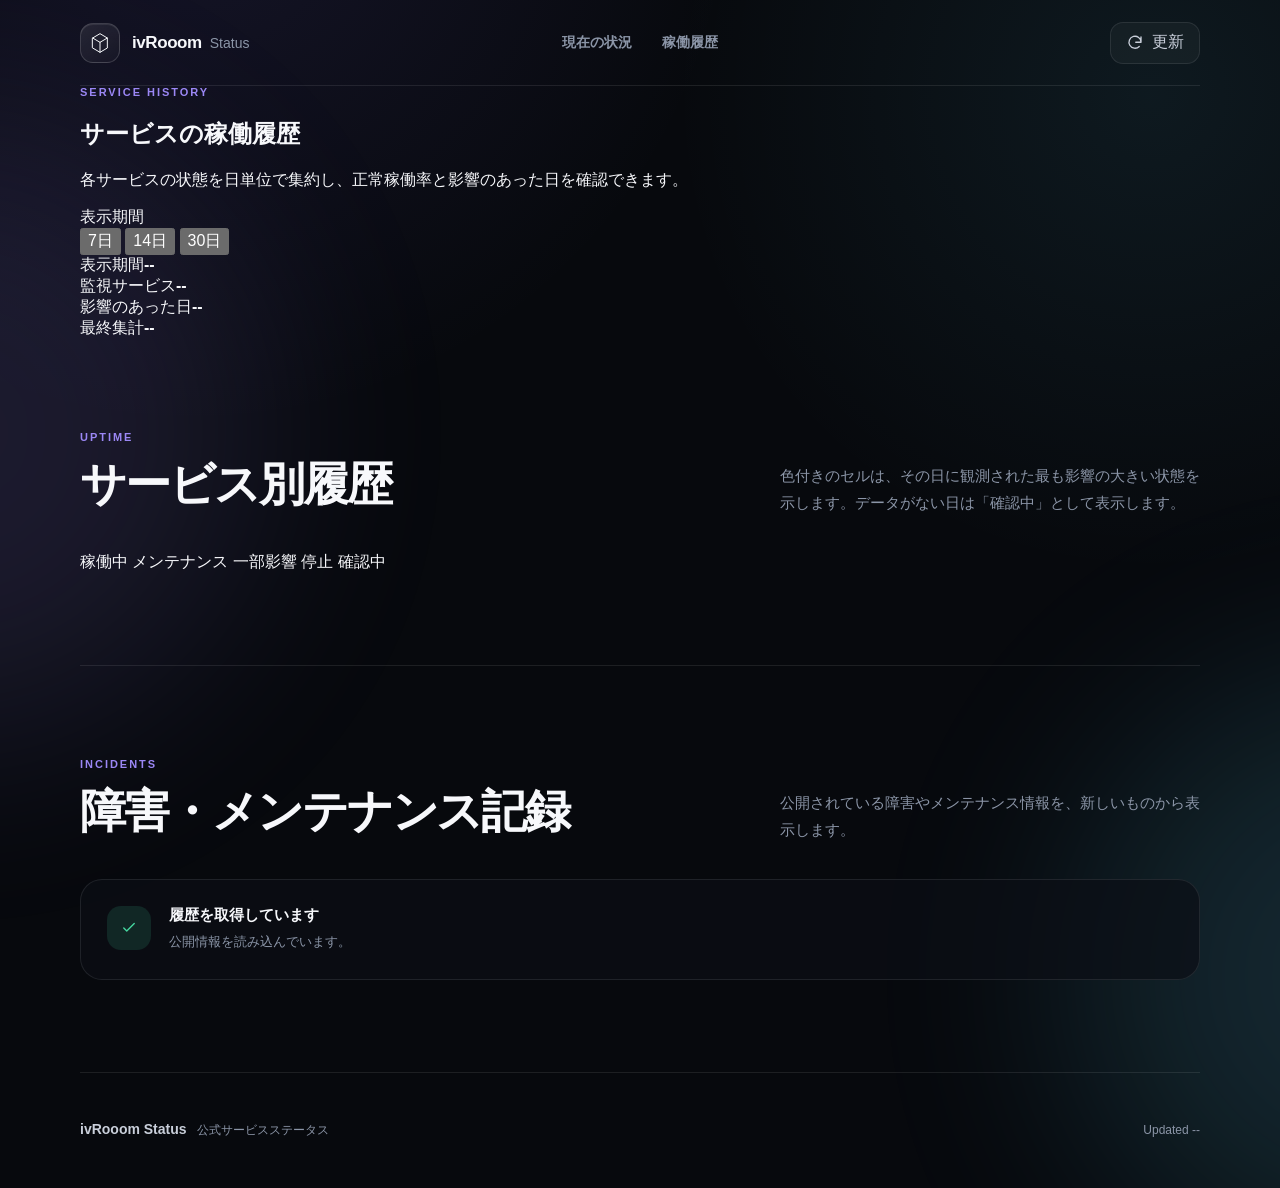
==== history/index.html @ a9cbeecb "サービス履歴ページを追加" ====
<!doctype html>
<html lang="ja">
  <head>
    <meta charset="UTF-8" />
    <meta name="viewport" content="width=device-width, initial-scale=1" />
    <meta name="theme-color" content="#07090d" />
    <meta name="description" content="ivRooomが提供するサービスの過去30日間の稼働履歴を確認できます。" />
    <title>稼働履歴 | ivRooom Status</title>
    <link rel="icon" href="/assets/favicon.svg" type="image/svg+xml" />
    <link rel="stylesheet" href="/assets/styles.css" />
    <link rel="stylesheet" href="/assets/history.css" />
  </head>
  <body>
    <div class="page-glow page-glow-a" aria-hidden="true"></div>
    <div class="page-glow page-glow-b" aria-hidden="true"></div>
    <div class="site-shell">
      <header class="site-header">
        <a class="brand" href="/" aria-label="ivRooom Status トップへ戻る">
          <span class="brand-symbol" aria-hidden="true"><svg viewBox="0 0 36 36"><path d="M7 10.5 18 4l11 6.5v15L18 32 7 25.5z"/><path d="m7 10.5 11 6.5 11-6.5M18 17v15"/></svg></span>
          <span class="brand-copy"><strong>ivRooom</strong><span>Status</span></span>
        </a>
        <nav class="header-nav" aria-label="ステータスページナビゲーション">
          <a href="/">現在の状況</a>
          <a href="/history/" aria-current="page">稼働履歴</a>
        </nav>
        <button class="refresh-button" id="refreshButton" type="button">
          <svg viewBox="0 0 24 24" aria-hidden="true"><path d="M20 11a8 8 0 1 0-2.34 5.66M20 4v7h-7"/></svg>
          <span>更新</span>
        </button>
      </header>

      <main id="top">
        <section class="history-hero" aria-labelledby="historyTitle">
          <div>
            <p class="section-label">SERVICE HISTORY</p>
            <h1 id="historyTitle">サービスの稼働履歴</h1>
            <p>各サービスの状態を日単位で集約し、正常稼働率と影響のあった日を確認できます。</p>
          </div>
          <div class="history-range-control" aria-label="表示期間">
            <span>表示期間</span>
            <div role="group" aria-label="履歴の表示日数">
              <button type="button" data-days="7">7日</button>
              <button type="button" data-days="14">14日</button>
              <button type="button" data-days="30" aria-pressed="true">30日</button>
            </div>
          </div>
        </section>

        <section class="history-summary" aria-label="履歴概要">
          <div><span>表示期間</span><strong id="rangeText">--</strong></div>
          <div><span>監視サービス</span><strong id="serviceCount">--</strong></div>
          <div><span>影響のあった日</span><strong id="impactDayCount">--</strong></div>
          <div><span>最終集計</span><strong id="generatedAt">--</strong></div>
        </section>

        <section class="section-block history-section" aria-labelledby="serviceHistoryTitle">
          <div class="section-heading">
            <div><p class="section-label">UPTIME</p><h2 id="serviceHistoryTitle">サービス別履歴</h2></div>
            <p>色付きのセルは、その日に観測された最も影響の大きい状態を示します。データがない日は「確認中」として表示します。</p>
          </div>
          <div class="history-legend" aria-label="ステータス凡例">
            <span><i data-status="operational"></i>稼働中</span>
            <span><i data-status="maintenance"></i>メンテナンス</span>
            <span><i data-status="degraded"></i>一部影響</span>
            <span><i data-status="outage"></i>停止</span>
            <span><i data-status="unknown"></i>確認中</span>
          </div>
          <div class="history-service-list" id="historyServiceList" aria-live="polite">
            <div class="history-loading" aria-hidden="true"><span></span><span></span></div>
          </div>
        </section>

        <section class="section-block incidents-section" aria-labelledby="historyIncidentsTitle">
          <div class="section-heading">
            <div><p class="section-label">INCIDENTS</p><h2 id="historyIncidentsTitle">障害・メンテナンス記録</h2></div>
            <p>公開されている障害やメンテナンス情報を、新しいものから表示します。</p>
          </div>
          <div class="incident-list" id="historyIncidentList" aria-live="polite">
            <div class="empty-state"><span class="empty-state-icon" aria-hidden="true"><svg viewBox="0 0 24 24"><path d="m5 12 4 4L19 6"/></svg></span><div><strong>履歴を取得しています</strong><p>公開情報を読み込んでいます。</p></div></div>
          </div>
        </section>
      </main>

      <footer class="site-footer"><div><strong>ivRooom Status</strong><span>公式サービスステータス</span></div><p id="footerTimestamp">Updated --</p></footer>
    </div>
    <div class="toast" id="toast" role="status" aria-live="polite"></div>
    <script type="module" src="/assets/history.js"></script>
  </body>
</html>
---- assets/styles.css ----
:root {
  color-scheme: dark;
  --bg: #07090d;
  --surface: rgba(16, 20, 29, 0.78);
  --surface-solid: #10141d;
  --border: rgba(255, 255, 255, 0.09);
  --border-strong: rgba(255, 255, 255, 0.16);
  --text: #f7f8fb;
  --text-soft: #c9cfda;
  --muted: #8b95a7;
  --brand: #9b87f5;
  --cyan: #61dafb;
  --success: #45d6a0;
  --success-soft: rgba(69, 214, 160, 0.13);
  --warning: #f0bd55;
  --warning-soft: rgba(240, 189, 85, 0.13);
  --danger: #f1707f;
  --danger-soft: rgba(241, 112, 127, 0.13);
  --unknown: #8792a5;
  --shadow: 0 28px 90px rgba(0, 0, 0, 0.34);
  --radius-lg: 22px;
  --radius-md: 16px;
  --max-width: 1120px;
}

* { box-sizing: border-box; }
html { scroll-behavior: smooth; }
body {
  margin: 0;
  min-width: 320px;
  overflow-x: hidden;
  background:
    radial-gradient(circle at 15% -10%, rgba(124, 103, 237, 0.12), transparent 34rem),
    radial-gradient(circle at 90% 8%, rgba(97, 218, 251, 0.08), transparent 30rem),
    var(--bg);
  color: var(--text);
  font-family: Inter, "SF Pro Display", "SF Pro Text", -apple-system, BlinkMacSystemFont, "Segoe UI", "Noto Sans JP", sans-serif;
  -webkit-font-smoothing: antialiased;
  text-rendering: optimizeLegibility;
}
button, a { -webkit-tap-highlight-color: transparent; }
button { font: inherit; }
button:focus-visible, a:focus-visible { outline: 2px solid var(--cyan); outline-offset: 4px; }

.page-glow {
  position: fixed;
  z-index: -1;
  width: 38rem;
  height: 38rem;
  border-radius: 50%;
  filter: blur(110px);
  opacity: 0.14;
  pointer-events: none;
}
.page-glow-a { top: 8rem; left: -22rem; background: var(--brand); }
.page-glow-b { top: 42rem; right: -25rem; background: var(--cyan); }
.site-shell { width: min(calc(100% - 40px), var(--max-width)); margin: 0 auto; }
.site-header {
  display: grid;
  grid-template-columns: 1fr auto 1fr;
  align-items: center;
  min-height: 86px;
  border-bottom: 1px solid var(--border);
}
.brand {
  display: inline-flex;
  align-items: center;
  gap: 12px;
  width: fit-content;
  color: var(--text);
  text-decoration: none;
}
.brand-symbol {
  display: grid;
  width: 40px;
  height: 40px;
  place-items: center;
  border: 1px solid var(--border-strong);
  border-radius: 13px;
  background: linear-gradient(145deg, rgba(255,255,255,.09), rgba(255,255,255,.02));
  box-shadow: inset 0 1px rgba(255,255,255,.08);
}
.brand-symbol svg, .feature-icon svg {
  width: 24px;
  fill: none;
  stroke: currentColor;
  stroke-width: 1.5;
  stroke-linecap: round;
  stroke-linejoin: round;
}
.brand-copy { display: flex; align-items: baseline; gap: 8px; }
.brand-copy strong { font-size: 17px; font-weight: 700; letter-spacing: -.025em; }
.brand-copy span { color: var(--muted); font-size: 14px; }
.header-nav { display: flex; gap: 30px; }
.header-nav a { color: var(--muted); font-size: 14px; font-weight: 600; text-decoration: none; transition: color 160ms ease; }
.header-nav a:hover { color: var(--text); }
.refresh-button {
  justify-self: end;
  display: inline-flex;
  align-items: center;
  gap: 8px;
  min-height: 42px;
  padding: 0 15px;
  border: 1px solid var(--border);
  border-radius: 13px;
  background: rgba(255,255,255,.035);
  color: var(--text-soft);
  cursor: pointer;
  transition: border-color 160ms ease, background 160ms ease, transform 160ms ease;
}
.refresh-button:hover { border-color: var(--border-strong); background: rgba(255,255,255,.065); }
.refresh-button:active { transform: translateY(1px); }
.refresh-button.loading svg { animation: spin 800ms linear infinite; }
.refresh-button svg, .address-button svg, .empty-state-icon svg {
  width: 18px;
  fill: none;
  stroke: currentColor;
  stroke-width: 1.8;
  stroke-linecap: round;
  stroke-linejoin: round;
}

.status-hero {
  position: relative;
  display: grid;
  grid-template-columns: minmax(0, 1fr) auto;
  gap: 44px;
  align-items: end;
  min-height: 420px;
  padding: 92px 0 64px;
  overflow: hidden;
  border-bottom: 1px solid var(--border);
}
.status-hero-copy { position: relative; z-index: 2; max-width: 760px; }
.status-kicker {
  display: inline-flex;
  align-items: center;
  gap: 10px;
  margin-bottom: 28px;
  color: var(--text-soft);
  font-size: 12px;
  font-weight: 700;
  letter-spacing: .16em;
}
.live-indicator {
  width: 9px;
  height: 9px;
  border-radius: 50%;
  background: var(--unknown);
  box-shadow: 0 0 0 6px rgba(135,146,165,.09);
}
body[data-overall-status="operational"] .live-indicator {
  background: var(--success);
  box-shadow: 0 0 0 6px var(--success-soft), 0 0 24px rgba(69,214,160,.45);
}
body[data-overall-status="degraded"] .live-indicator,
body[data-overall-status="maintenance"] .live-indicator { background: var(--warning); box-shadow: 0 0 0 6px var(--warning-soft); }
body[data-overall-status="outage"] .live-indicator { background: var(--danger); box-shadow: 0 0 0 6px var(--danger-soft); }
.status-hero h1 {
  max-width: 780px;
  margin: 0;
  font-size: clamp(42px, 6.4vw, 78px);
  font-weight: 650;
  letter-spacing: -.055em;
  line-height: .98;
}
.status-hero-copy > p {
  max-width: 660px;
  margin: 26px 0 0;
  color: var(--text-soft);
  font-size: clamp(16px, 1.7vw, 20px);
  line-height: 1.8;
}
.status-hero-meta {
  position: relative;
  z-index: 2;
  display: grid;
  grid-template-columns: repeat(2, minmax(112px,1fr));
  gap: 1px;
  overflow: hidden;
  border: 1px solid var(--border);
  border-radius: var(--radius-md);
  background: var(--border);
  backdrop-filter: blur(20px);
}
.status-hero-meta > div { min-width: 130px; padding: 18px; background: rgba(11,14,20,.9); }
.status-hero-meta span, .summary-item span, .feature-stat span, .address-button > span {
  display: block;
  margin-bottom: 8px;
  color: var(--muted);
  font-size: 11px;
  font-weight: 700;
  letter-spacing: .12em;
  text-transform: uppercase;
}
.status-hero-meta strong { display: block; font-size: 15px; font-weight: 650; }
.hero-orbit { position: absolute; top: 16px; right: 7%; width: 340px; height: 340px; opacity: .56; pointer-events: none; }
.orbit-ring, .orbit-core { position: absolute; inset: 50%; border-radius: 50%; transform: translate(-50%,-50%); }
.orbit-ring { border: 1px solid rgba(255,255,255,.08); }
.orbit-ring-a { width: 100%; height: 100%; animation: orbit 18s linear infinite; }
.orbit-ring-a::after, .orbit-ring-b::after {
  position: absolute;
  content: "";
  width: 8px;
  height: 8px;
  border-radius: 50%;
  background: var(--brand);
  box-shadow: 0 0 20px var(--brand);
}
.orbit-ring-a::after { top: 14%; left: 18%; }
.orbit-ring-b { width: 68%; height: 68%; border-color: rgba(97,218,251,.11); animation: orbit-reverse 13s linear infinite; }
.orbit-ring-b::after { right: 8%; bottom: 24%; background: var(--cyan); box-shadow: 0 0 20px var(--cyan); }
.orbit-core {
  display: grid;
  width: 90px;
  height: 90px;
  place-items: center;
  border: 1px solid rgba(255,255,255,.12);
  background: radial-gradient(circle at 35% 30%, rgba(255,255,255,.22), rgba(155,135,245,.12) 45%, rgba(7,9,13,.6));
  box-shadow: 0 0 70px rgba(155,135,245,.22);
}
.orbit-core span { width: 14px; height: 14px; border-radius: 50%; background: var(--success); box-shadow: 0 0 28px rgba(69,214,160,.78); }
body[data-overall-status="degraded"] .orbit-core span,
body[data-overall-status="maintenance"] .orbit-core span { background: var(--warning); box-shadow: 0 0 28px rgba(240,189,85,.78); }
body[data-overall-status="outage"] .orbit-core span { background: var(--danger); box-shadow: 0 0 28px rgba(241,112,127,.78); }

.summary-strip { display: grid; grid-template-columns: repeat(3,1fr) 1.5fr; border-bottom: 1px solid var(--border); }
.summary-item { min-width: 0; padding: 28px 26px; border-right: 1px solid var(--border); }
.summary-item:first-child { padding-left: 0; }
.summary-item:last-child { border-right: 0; }
.summary-item strong { display: block; overflow: hidden; font-size: 24px; font-weight: 620; letter-spacing: -.035em; text-overflow: ellipsis; white-space: nowrap; }
.summary-item-wide strong { font-size: 16px; letter-spacing: -.01em; }
.section-block { padding: 92px 0; border-bottom: 1px solid var(--border); }
.section-heading { display: grid; grid-template-columns: 1fr minmax(280px,420px); gap: 40px; align-items: end; margin-bottom: 36px; }
.section-label { margin: 0 0 11px; color: var(--brand); font-size: 11px; font-weight: 800; letter-spacing: .18em; }
.section-heading h2, .minecraft-feature h2 { margin: 0; font-size: clamp(30px,4vw,46px); font-weight: 620; letter-spacing: -.045em; }
.section-heading > p, .minecraft-feature-copy > div > p:last-child { margin: 0; color: var(--muted); font-size: 15px; line-height: 1.8; }
.service-groups { display: grid; gap: 24px; }
.service-group { overflow: hidden; border: 1px solid var(--border); border-radius: var(--radius-lg); background: rgba(12,15,22,.72); box-shadow: inset 0 1px rgba(255,255,255,.025); }
.service-group-header { display: flex; align-items: center; justify-content: space-between; gap: 18px; padding: 20px 24px; border-bottom: 1px solid var(--border); background: rgba(255,255,255,.018); }
.service-group-header h3 { margin: 0; font-size: 14px; font-weight: 700; }
.service-group-header span { color: var(--muted); font-size: 12px; }
.service-row { display: grid; grid-template-columns: minmax(210px,1.15fr) minmax(220px,1fr) auto; gap: 24px; align-items: center; padding: 24px; border-bottom: 1px solid var(--border); }
.service-row:last-child { border-bottom: 0; }
.service-identity { display: flex; gap: 14px; align-items: flex-start; min-width: 0; }
.service-icon {
  display: grid;
  flex: 0 0 auto;
  width: 42px;
  height: 42px;
  place-items: center;
  border: 1px solid var(--border);
  border-radius: 13px;
  background: rgba(255,255,255,.035);
  color: var(--text-soft);
}
.service-icon svg { width: 20px; fill: none; stroke: currentColor; stroke-width: 1.7; stroke-linecap: round; stroke-linejoin: round; }
.service-identity strong { display: block; margin-bottom: 5px; font-size: 15px; font-weight: 650; }
.service-identity p { margin: 0; color: var(--muted); font-size: 13px; line-height: 1.55; }
.uptime-block { min-width: 0; }
.uptime-bars { display: grid; grid-template-columns: repeat(24,minmax(2px,1fr)); gap: 3px; height: 28px; }
.uptime-bar { border-radius: 3px; background: rgba(135,146,165,.22); }
.uptime-bar.operational { background: var(--success); }
.uptime-bar.degraded, .uptime-bar.maintenance { background: var(--warning); }
.uptime-bar.outage { background: var(--danger); }
.uptime-caption { display: flex; justify-content: space-between; margin-top: 8px; color: var(--muted); font-size: 10px; }
.service-state {
  display: inline-flex;
  align-items: center;
  justify-content: center;
  min-width: 112px;
  min-height: 36px;
  padding: 0 13px;
  border-radius: 999px;
  font-size: 11px;
  font-weight: 800;
  letter-spacing: .08em;
  white-space: nowrap;
}
.service-state::before { width: 7px; height: 7px; margin-right: 8px; border-radius: 50%; content: ""; background: currentColor; box-shadow: 0 0 12px currentColor; }
.service-state.operational { background: var(--success-soft); color: var(--success); }
.service-state.degraded, .service-state.maintenance { background: var(--warning-soft); color: var(--warning); }
.service-state.outage { background: var(--danger-soft); color: var(--danger); }
.service-state.unknown { background: rgba(135,146,165,.12); color: var(--unknown); }

.minecraft-feature { display: grid; grid-template-columns: 1fr auto; gap: 40px; align-items: center; padding: 46px 0; border-bottom: 1px solid var(--border); }
.minecraft-feature[hidden] { display: none; }
.minecraft-feature-copy { display: flex; gap: 20px; align-items: center; }
.feature-icon {
  display: grid;
  flex: 0 0 auto;
  width: 72px;
  height: 72px;
  place-items: center;
  border: 1px solid var(--border-strong);
  border-radius: 22px;
  background: linear-gradient(145deg, rgba(155,135,245,.15), rgba(97,218,251,.05)), var(--surface-solid);
  color: var(--text);
  box-shadow: 0 20px 50px rgba(0,0,0,.22);
}
.feature-icon svg { width: 38px; }
.minecraft-feature-data { display: flex; gap: 18px; align-items: stretch; }
.feature-stat, .address-button { min-width: 150px; padding: 17px 20px; border: 1px solid var(--border); border-radius: var(--radius-md); background: rgba(255,255,255,.025); }
.feature-stat strong { font-size: 27px; font-weight: 620; letter-spacing: -.04em; }
.feature-stat small { color: var(--muted); font-size: 15px; }
.address-button { position: relative; min-width: 230px; color: var(--text); text-align: left; cursor: pointer; transition: border-color 160ms ease, background 160ms ease; }
.address-button:hover { border-color: var(--border-strong); background: rgba(255,255,255,.055); }
.address-button code { display: block; padding-right: 28px; color: var(--text); font-family: "SFMono-Regular", Consolas, monospace; font-size: 14px; }
.address-button svg { position: absolute; right: 18px; bottom: 18px; color: var(--muted); }
.incidents-section { border-bottom: 0; }
.incident-list { display: grid; gap: 16px; }
.empty-state, .incident-card { display: flex; gap: 18px; align-items: flex-start; padding: 26px; border: 1px solid var(--border); border-radius: var(--radius-lg); background: rgba(12,15,22,.7); }
.empty-state-icon, .incident-icon { display: grid; flex: 0 0 auto; width: 44px; height: 44px; place-items: center; border-radius: 14px; background: var(--success-soft); color: var(--success); }
.empty-state strong, .incident-card strong { display: block; margin-bottom: 6px; font-size: 15px; }
.empty-state p, .incident-card p { margin: 0; color: var(--muted); font-size: 13px; line-height: 1.7; }
.incident-card { justify-content: space-between; }
.incident-card-main { display: flex; gap: 18px; }
.incident-card time { flex: 0 0 auto; color: var(--muted); font-size: 12px; }
.incident-card[data-impact="major"] .incident-icon, .incident-card[data-impact="critical"] .incident-icon { background: var(--danger-soft); color: var(--danger); }
.incident-card[data-impact="minor"] .incident-icon, .incident-card[data-impact="maintenance"] .incident-icon { background: var(--warning-soft); color: var(--warning); }
.loading-skeleton { display: grid; gap: 14px; }
.loading-skeleton span { display: block; height: 92px; border-radius: var(--radius-lg); background: linear-gradient(90deg,rgba(255,255,255,.035),rgba(255,255,255,.075),rgba(255,255,255,.035)); background-size: 200% 100%; animation: shimmer 1.5s ease infinite; }
.site-footer { display: flex; align-items: center; justify-content: space-between; gap: 24px; min-height: 116px; border-top: 1px solid var(--border); color: var(--muted); font-size: 12px; }
.site-footer > div { display: flex; gap: 10px; align-items: baseline; }
.site-footer strong { color: var(--text-soft); font-size: 14px; }
.site-footer p { margin: 0; }
.toast {
  position: fixed;
  z-index: 20;
  right: 24px;
  bottom: 24px;
  max-width: min(360px,calc(100vw - 48px));
  padding: 13px 16px;
  border: 1px solid var(--border-strong);
  border-radius: 14px;
  background: rgba(16,20,29,.96);
  box-shadow: var(--shadow);
  color: var(--text);
  font-size: 13px;
  opacity: 0;
  transform: translateY(10px);
  pointer-events: none;
  transition: opacity 180ms ease, transform 180ms ease;
}
.toast.visible { opacity: 1; transform: translateY(0); }

@keyframes spin { to { transform: rotate(360deg); } }
@keyframes orbit { to { transform: translate(-50%,-50%) rotate(360deg); } }
@keyframes orbit-reverse { to { transform: translate(-50%,-50%) rotate(-360deg); } }
@keyframes shimmer { 0% { background-position: 200% 0; } 100% { background-position: -200% 0; } }

@media (max-width: 900px) {
  .site-header { grid-template-columns: 1fr auto; }
  .header-nav { display: none; }
  .status-hero { grid-template-columns: 1fr; gap: 36px; min-height: 0; padding: 78px 0 56px; }
  .status-hero-meta { width: min(100%,360px); }
  .hero-orbit { top: 20px; right: -110px; width: 300px; height: 300px; opacity: .34; }
  .summary-strip { grid-template-columns: repeat(2,1fr); }
  .summary-item { border-bottom: 1px solid var(--border); }
  .summary-item:nth-child(2) { border-right: 0; }
  .summary-item:nth-child(3), .summary-item:nth-child(4) { border-bottom: 0; }
  .summary-item:nth-child(3) { padding-left: 0; }
  .section-heading { grid-template-columns: 1fr; gap: 18px; }
  .section-heading > p { max-width: 620px; }
  .service-row { grid-template-columns: 1fr auto; }
  .uptime-block { grid-column: 1 / -1; grid-row: 2; }
  .minecraft-feature { grid-template-columns: 1fr; }
  .minecraft-feature-data { justify-content: flex-start; }
}

@media (max-width: 620px) {
  .site-shell { width: min(calc(100% - 28px),var(--max-width)); }
  .site-header { min-height: 74px; }
  .brand-copy span, .refresh-button span { display: none; }
  .refresh-button { width: 42px; padding: 0; justify-content: center; }
  .status-hero { padding: 62px 0 44px; }
  .status-hero h1 { font-size: clamp(38px,12vw,58px); }
  .status-hero-copy > p { margin-top: 20px; font-size: 15px; line-height: 1.75; }
  .status-kicker { margin-bottom: 22px; }
  .status-hero-meta { grid-template-columns: 1fr 1fr; }
  .status-hero-meta > div { min-width: 0; padding: 15px; }
  .hero-orbit { display: none; }
  .summary-strip { grid-template-columns: 1fr 1fr; }
  .summary-item, .summary-item:first-child, .summary-item:nth-child(3) { padding: 20px 14px; }
  .summary-item:nth-child(odd) { padding-left: 0; }
  .summary-item strong { font-size: 20px; }
  .summary-item-wide strong { font-size: 13px; }
  .section-block { padding: 68px 0; }
  .section-heading { margin-bottom: 26px; }
  .service-group-header { padding: 17px 18px; }
  .service-row { grid-template-columns: 1fr; gap: 18px; padding: 20px 18px; }
  .service-state { grid-row: 1; justify-self: start; min-width: 0; min-height: 32px; }
  .uptime-block { grid-column: 1; grid-row: auto; }
  .uptime-bars { gap: 2px; height: 24px; }
  .minecraft-feature { padding: 36px 0; }
  .minecraft-feature-copy { align-items: flex-start; }
  .feature-icon { width: 56px; height: 56px; border-radius: 17px; }
  .feature-icon svg { width: 29px; }
  .minecraft-feature h2 { font-size: 29px; }
  .minecraft-feature-data { display: grid; grid-template-columns: 1fr; }
  .feature-stat, .address-button { min-width: 0; width: 100%; }
  .empty-state, .incident-card { padding: 20px; }
  .incident-card { flex-direction: column; }
  .site-footer { align-items: flex-start; flex-direction: column; justify-content: center; min-height: 132px; }
  .site-footer > div { flex-direction: column; gap: 4px; }
  .toast { right: 14px; bottom: 14px; max-width: calc(100vw - 28px); }
}

@media (prefers-reduced-motion: reduce) {
  *, *::before, *::after {
    scroll-behavior: auto !important;
    animation-duration: .01ms !important;
    animation-iteration-count: 1 !important;
    transition-duration: .01ms !important;
  }
}
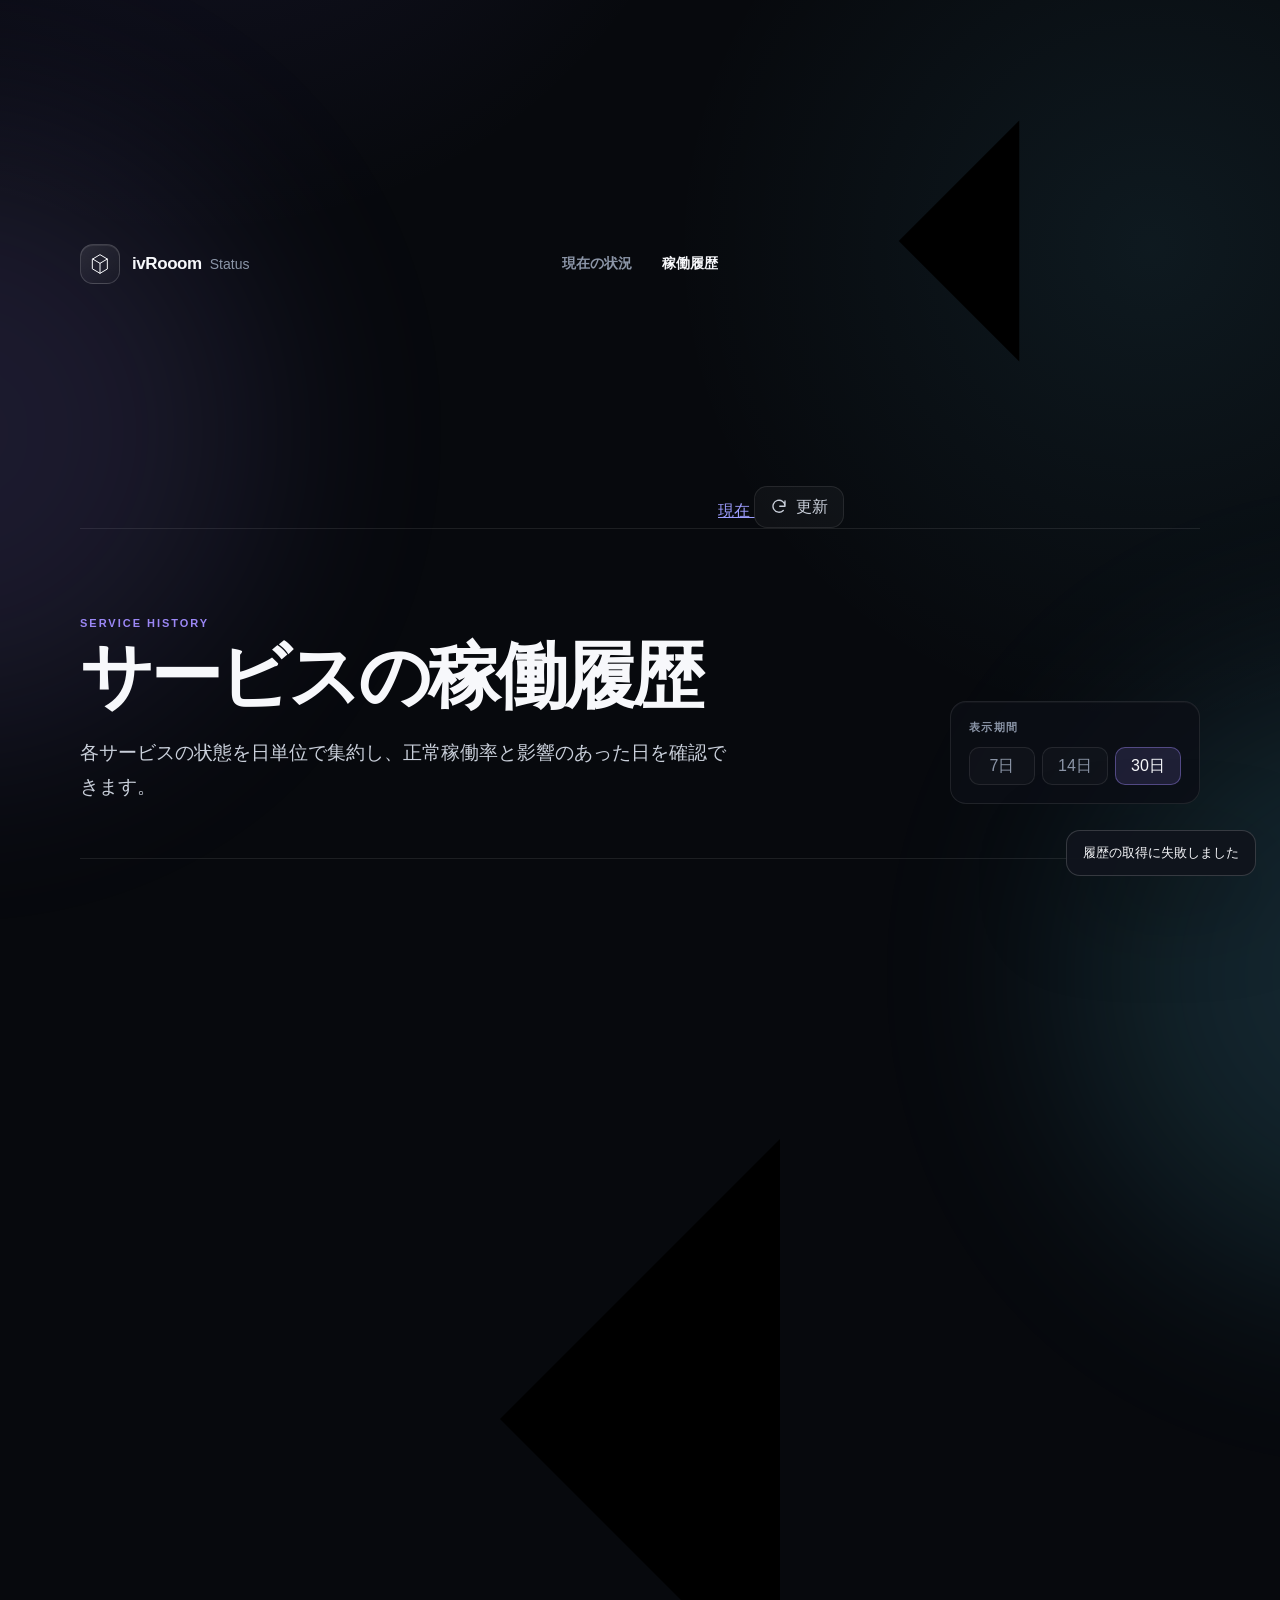
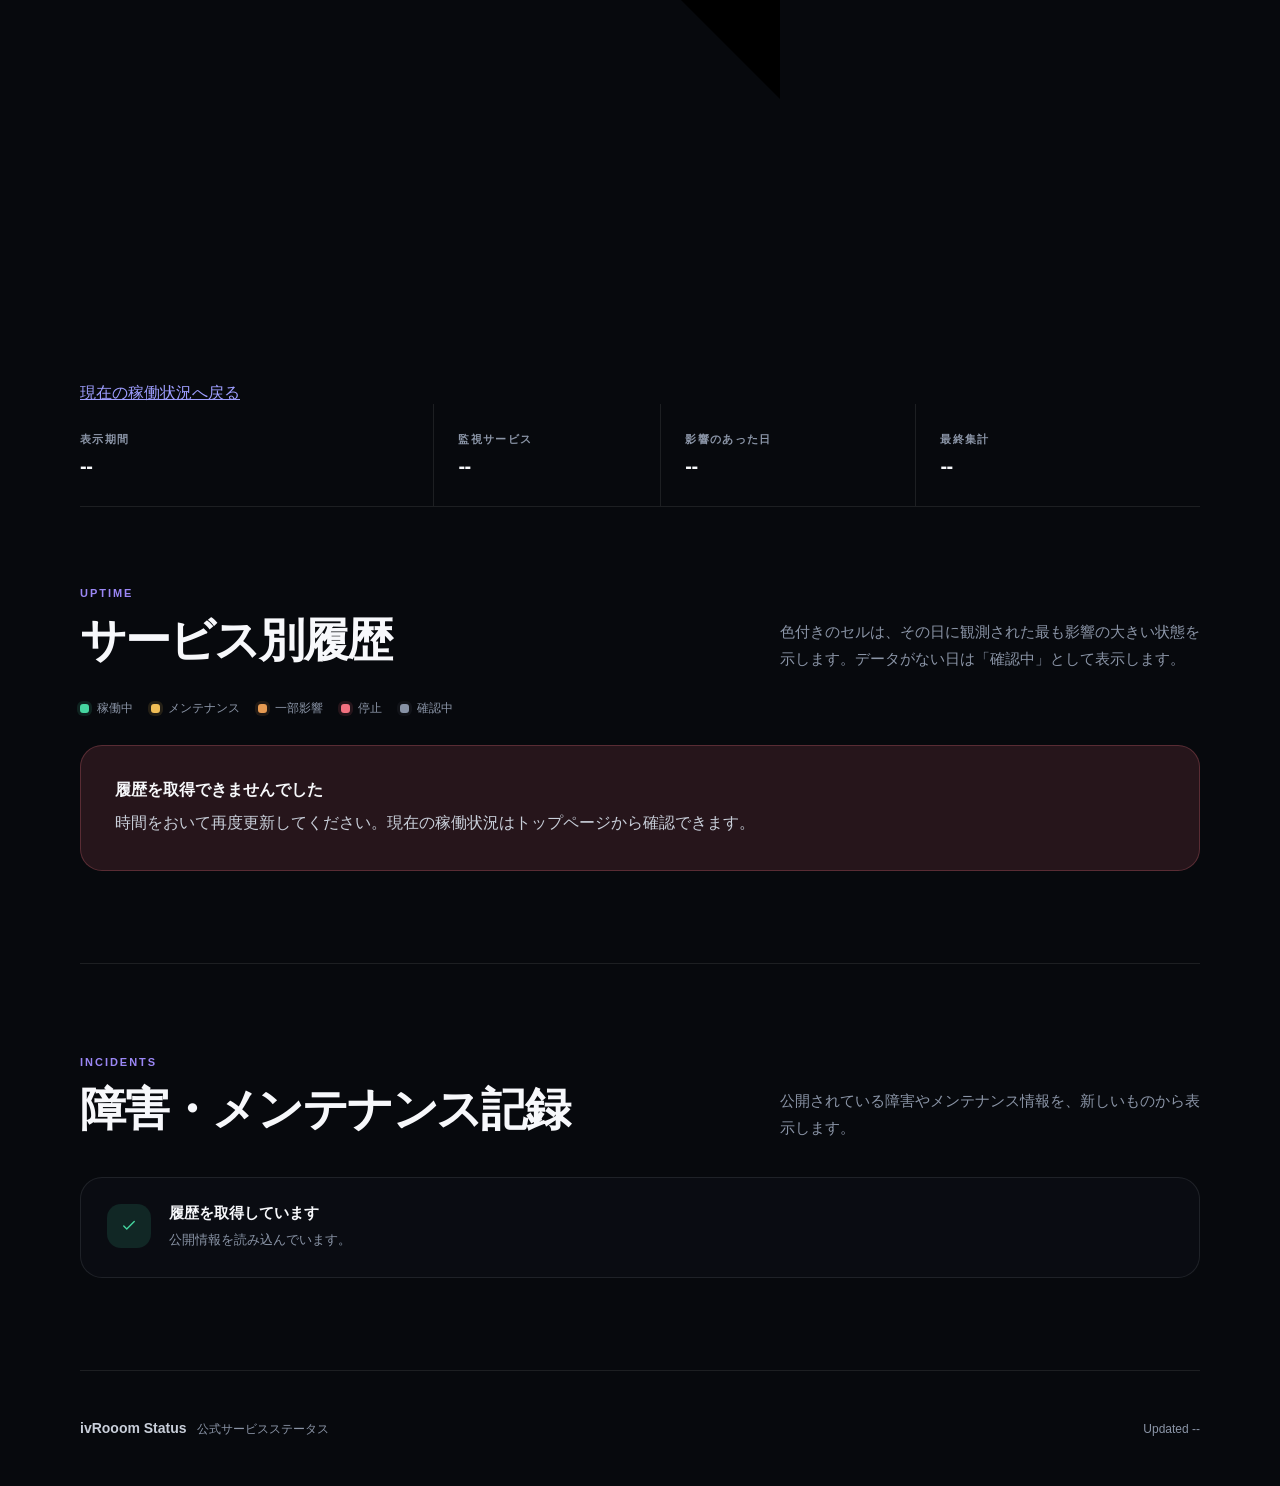
==== commit 722bc85f: "履歴ページから現在状況へ戻る導線を追加" ====
--- a/history/index.html
+++ b/history/index.html
@@ -9,6 +9,7 @@
     <link rel="icon" href="/assets/favicon.svg" type="image/svg+xml" />
     <link rel="stylesheet" href="/assets/styles.css" />
     <link rel="stylesheet" href="/assets/history.css" />
+    <link rel="stylesheet" href="/assets/navigation.css" />
   </head>
   <body>
     <div class="page-glow page-glow-a" aria-hidden="true"></div>
@@ -23,10 +24,15 @@
           <a href="/">現在の状況</a>
           <a href="/history/" aria-current="page">稼働履歴</a>
         </nav>
-        <button class="refresh-button" id="refreshButton" type="button">
-          <svg viewBox="0 0 24 24" aria-hidden="true"><path d="M20 11a8 8 0 1 0-2.34 5.66M20 4v7h-7"/></svg>
-          <span>更新</span>
-        </button>
+        <div class="header-actions">
+          <a class="header-page-link" href="/" aria-label="現在の稼働状況を見る">
+            <svg viewBox="0 0 24 24" aria-hidden="true"><path d="m15 18-6-6 6-6"/><path d="M9 12h10"/></svg><span>現在</span>
+          </a>
+          <button class="refresh-button" id="refreshButton" type="button">
+            <svg viewBox="0 0 24 24" aria-hidden="true"><path d="M20 11a8 8 0 1 0-2.34 5.66M20 4v7h-7"/></svg>
+            <span>更新</span>
+          </button>
+        </div>
       </header>
 
       <main id="top">
@@ -45,6 +51,10 @@
             </div>
           </div>
         </section>
+
+        <nav class="history-back-route" aria-label="現在の稼働状況へ戻る">
+          <a href="/"><svg viewBox="0 0 24 24" aria-hidden="true"><path d="m15 18-6-6 6-6"/><path d="M9 12h10"/></svg><span>現在の稼働状況へ戻る</span></a>
+        </nav>
 
         <section class="history-summary" aria-label="履歴概要">
           <div><span>表示期間</span><strong id="rangeText">--</strong></div>
--- a/assets/history.css
+++ b/assets/history.css
@@ -0,0 +1,261 @@
+.header-nav a[aria-current="page"] { color: var(--text); }
+
+.history-hero {
+  display: grid;
+  grid-template-columns: minmax(0, 1fr) auto;
+  gap: 48px;
+  align-items: end;
+  min-height: 330px;
+  padding: 78px 0 54px;
+  border-bottom: 1px solid var(--border);
+}
+
+.history-hero h1 {
+  max-width: 760px;
+  margin: 0;
+  font-size: clamp(42px, 6vw, 72px);
+  font-weight: 650;
+  letter-spacing: -.055em;
+  line-height: 1;
+}
+
+.history-hero > div:first-child > p:last-child {
+  max-width: 660px;
+  margin: 24px 0 0;
+  color: var(--text-soft);
+  font-size: clamp(16px, 1.6vw, 19px);
+  line-height: 1.8;
+}
+
+.history-range-control {
+  min-width: 250px;
+  padding: 18px;
+  border: 1px solid var(--border);
+  border-radius: var(--radius-md);
+  background: rgba(12, 15, 22, .78);
+  box-shadow: inset 0 1px rgba(255, 255, 255, .035);
+}
+
+.history-range-control > span {
+  display: block;
+  margin-bottom: 12px;
+  color: var(--muted);
+  font-size: 11px;
+  font-weight: 700;
+  letter-spacing: .12em;
+  text-transform: uppercase;
+}
+
+.history-range-control > div {
+  display: grid;
+  grid-template-columns: repeat(3, 1fr);
+  gap: 7px;
+}
+
+.history-range-control button {
+  min-height: 38px;
+  border: 1px solid var(--border);
+  border-radius: 10px;
+  background: rgba(255, 255, 255, .025);
+  color: var(--muted);
+  cursor: pointer;
+  transition: color 160ms ease, border-color 160ms ease, background 160ms ease;
+}
+
+.history-range-control button:hover { color: var(--text); border-color: var(--border-strong); }
+.history-range-control button[aria-pressed="true"] {
+  border-color: rgba(155, 135, 245, .42);
+  background: rgba(155, 135, 245, .14);
+  color: var(--text);
+}
+
+.history-summary {
+  display: grid;
+  grid-template-columns: 1.25fr .8fr .9fr 1fr;
+  border-bottom: 1px solid var(--border);
+}
+
+.history-summary > div {
+  min-width: 0;
+  padding: 28px 24px;
+  border-right: 1px solid var(--border);
+}
+
+.history-summary > div:first-child { padding-left: 0; }
+.history-summary > div:last-child { border-right: 0; }
+.history-summary span {
+  display: block;
+  margin-bottom: 8px;
+  color: var(--muted);
+  font-size: 11px;
+  font-weight: 700;
+  letter-spacing: .12em;
+  text-transform: uppercase;
+}
+.history-summary strong {
+  display: block;
+  overflow: hidden;
+  font-size: 20px;
+  font-weight: 620;
+  letter-spacing: -.025em;
+  text-overflow: ellipsis;
+  white-space: nowrap;
+}
+
+.history-section { padding-top: 80px; }
+.history-legend {
+  display: flex;
+  flex-wrap: wrap;
+  gap: 10px 18px;
+  margin: -8px 0 28px;
+  color: var(--muted);
+  font-size: 12px;
+}
+.history-legend span { display: inline-flex; align-items: center; gap: 8px; }
+.history-legend i {
+  width: 9px;
+  height: 9px;
+  border-radius: 3px;
+  background: var(--unknown);
+  box-shadow: 0 0 0 3px rgba(135, 146, 165, .08);
+}
+.history-legend i[data-status="operational"] { background: var(--success); box-shadow: 0 0 0 3px var(--success-soft); }
+.history-legend i[data-status="maintenance"] { background: var(--warning); box-shadow: 0 0 0 3px var(--warning-soft); }
+.history-legend i[data-status="degraded"] { background: #e69a52; box-shadow: 0 0 0 3px rgba(230, 154, 82, .12); }
+.history-legend i[data-status="outage"] { background: var(--danger); box-shadow: 0 0 0 3px var(--danger-soft); }
+
+.history-service-list { display: grid; gap: 22px; }
+.history-card {
+  overflow: hidden;
+  border: 1px solid var(--border);
+  border-radius: var(--radius-lg);
+  background: rgba(12, 15, 22, .74);
+  box-shadow: inset 0 1px rgba(255, 255, 255, .025);
+}
+.history-card-head {
+  display: grid;
+  grid-template-columns: minmax(0, 1fr) auto;
+  gap: 28px;
+  align-items: center;
+  padding: 24px;
+  border-bottom: 1px solid var(--border);
+}
+.history-service-title { display: flex; align-items: center; gap: 14px; min-width: 0; }
+.history-service-mark {
+  display: grid;
+  flex: 0 0 auto;
+  width: 42px;
+  height: 42px;
+  place-items: center;
+  border: 1px solid var(--border);
+  border-radius: 13px;
+  background: rgba(255, 255, 255, .035);
+  color: var(--text-soft);
+  font-size: 14px;
+  font-weight: 750;
+}
+.history-service-title h3 { margin: 0; font-size: 17px; font-weight: 650; letter-spacing: -.02em; }
+.history-service-title p { margin: 6px 0 0; color: var(--muted); font-size: 13px; }
+.history-service-metrics { display: flex; gap: 26px; text-align: right; }
+.history-service-metrics span { display: block; margin-bottom: 6px; color: var(--muted); font-size: 10px; font-weight: 700; letter-spacing: .11em; text-transform: uppercase; }
+.history-service-metrics strong { font-size: 17px; font-weight: 650; }
+.history-current { display: inline-flex; align-items: center; gap: 8px; }
+.history-current::before { width: 8px; height: 8px; border-radius: 50%; background: var(--unknown); content: ""; }
+.history-current[data-status="operational"]::before { background: var(--success); }
+.history-current[data-status="maintenance"]::before { background: var(--warning); }
+.history-current[data-status="degraded"]::before { background: #e69a52; }
+.history-current[data-status="outage"]::before { background: var(--danger); }
+
+.history-grid-wrap {
+  overflow-x: auto;
+  padding: 22px 24px 24px;
+  scrollbar-width: thin;
+  scrollbar-color: var(--border-strong) transparent;
+}
+.history-day-grid {
+  display: grid;
+  grid-template-columns: repeat(var(--history-days), minmax(24px, 1fr));
+  gap: 5px;
+  min-width: max(660px, calc(var(--history-days) * 29px));
+}
+.history-day {
+  position: relative;
+  display: grid;
+  min-width: 0;
+  height: 44px;
+  place-items: end center;
+  padding: 0 0 7px;
+  border: 1px solid transparent;
+  border-radius: 8px;
+  background: rgba(135, 146, 165, .11);
+  color: rgba(255, 255, 255, .48);
+  font-size: 9px;
+  cursor: default;
+}
+.history-day::before {
+  position: absolute;
+  inset: 0;
+  border-radius: inherit;
+  background: linear-gradient(180deg, rgba(255, 255, 255, .05), transparent);
+  content: "";
+}
+.history-day[data-status="operational"] { background: rgba(69, 214, 160, .22); color: #a8f1d6; }
+.history-day[data-status="maintenance"] { background: rgba(240, 189, 85, .22); color: #f5d994; }
+.history-day[data-status="degraded"] { background: rgba(230, 154, 82, .24); color: #f2c092; }
+.history-day[data-status="outage"] { background: rgba(241, 112, 127, .24); color: #f4adb6; }
+.history-day:hover { border-color: rgba(255, 255, 255, .2); }
+.history-axis {
+  display: flex;
+  justify-content: space-between;
+  min-width: max(660px, calc(var(--history-days) * 29px));
+  margin-top: 10px;
+  color: var(--muted);
+  font-size: 11px;
+}
+
+.history-loading { display: grid; gap: 16px; }
+.history-loading span {
+  display: block;
+  height: 154px;
+  border: 1px solid var(--border);
+  border-radius: var(--radius-lg);
+  background: linear-gradient(100deg, rgba(255,255,255,.02) 20%, rgba(255,255,255,.055) 40%, rgba(255,255,255,.02) 60%);
+  background-size: 220% 100%;
+  animation: history-shimmer 1.5s linear infinite;
+}
+
+.history-error {
+  padding: 34px;
+  border: 1px solid rgba(241, 112, 127, .25);
+  border-radius: var(--radius-lg);
+  background: var(--danger-soft);
+}
+.history-error strong { display: block; margin-bottom: 8px; }
+.history-error p { margin: 0; color: var(--text-soft); line-height: 1.7; }
+
+@keyframes history-shimmer { to { background-position-x: -220%; } }
+
+@media (max-width: 800px) {
+  .history-hero { grid-template-columns: 1fr; gap: 30px; min-height: 0; padding: 64px 0 44px; }
+  .history-range-control { width: 100%; min-width: 0; }
+  .history-summary { grid-template-columns: repeat(2, 1fr); }
+  .history-summary > div { border-bottom: 1px solid var(--border); }
+  .history-summary > div:nth-child(2) { border-right: 0; }
+  .history-summary > div:nth-last-child(-n+2) { border-bottom: 0; }
+  .history-summary > div:first-child { padding-left: 24px; }
+  .history-card-head { grid-template-columns: 1fr; gap: 22px; }
+  .history-service-metrics { justify-content: flex-start; text-align: left; }
+}
+
+@media (max-width: 560px) {
+  .history-summary { grid-template-columns: 1fr; }
+  .history-summary > div { padding: 21px 0; border-right: 0; border-bottom: 1px solid var(--border) !important; }
+  .history-summary > div:first-child { padding-left: 0; }
+  .history-summary > div:last-child { border-bottom: 0 !important; }
+  .history-card-head, .history-grid-wrap { padding-left: 18px; padding-right: 18px; }
+  .history-service-metrics { display: grid; grid-template-columns: 1fr 1fr; gap: 16px; }
+}
+
+@media (prefers-reduced-motion: reduce) {
+  .history-loading span { animation: none; }
+}
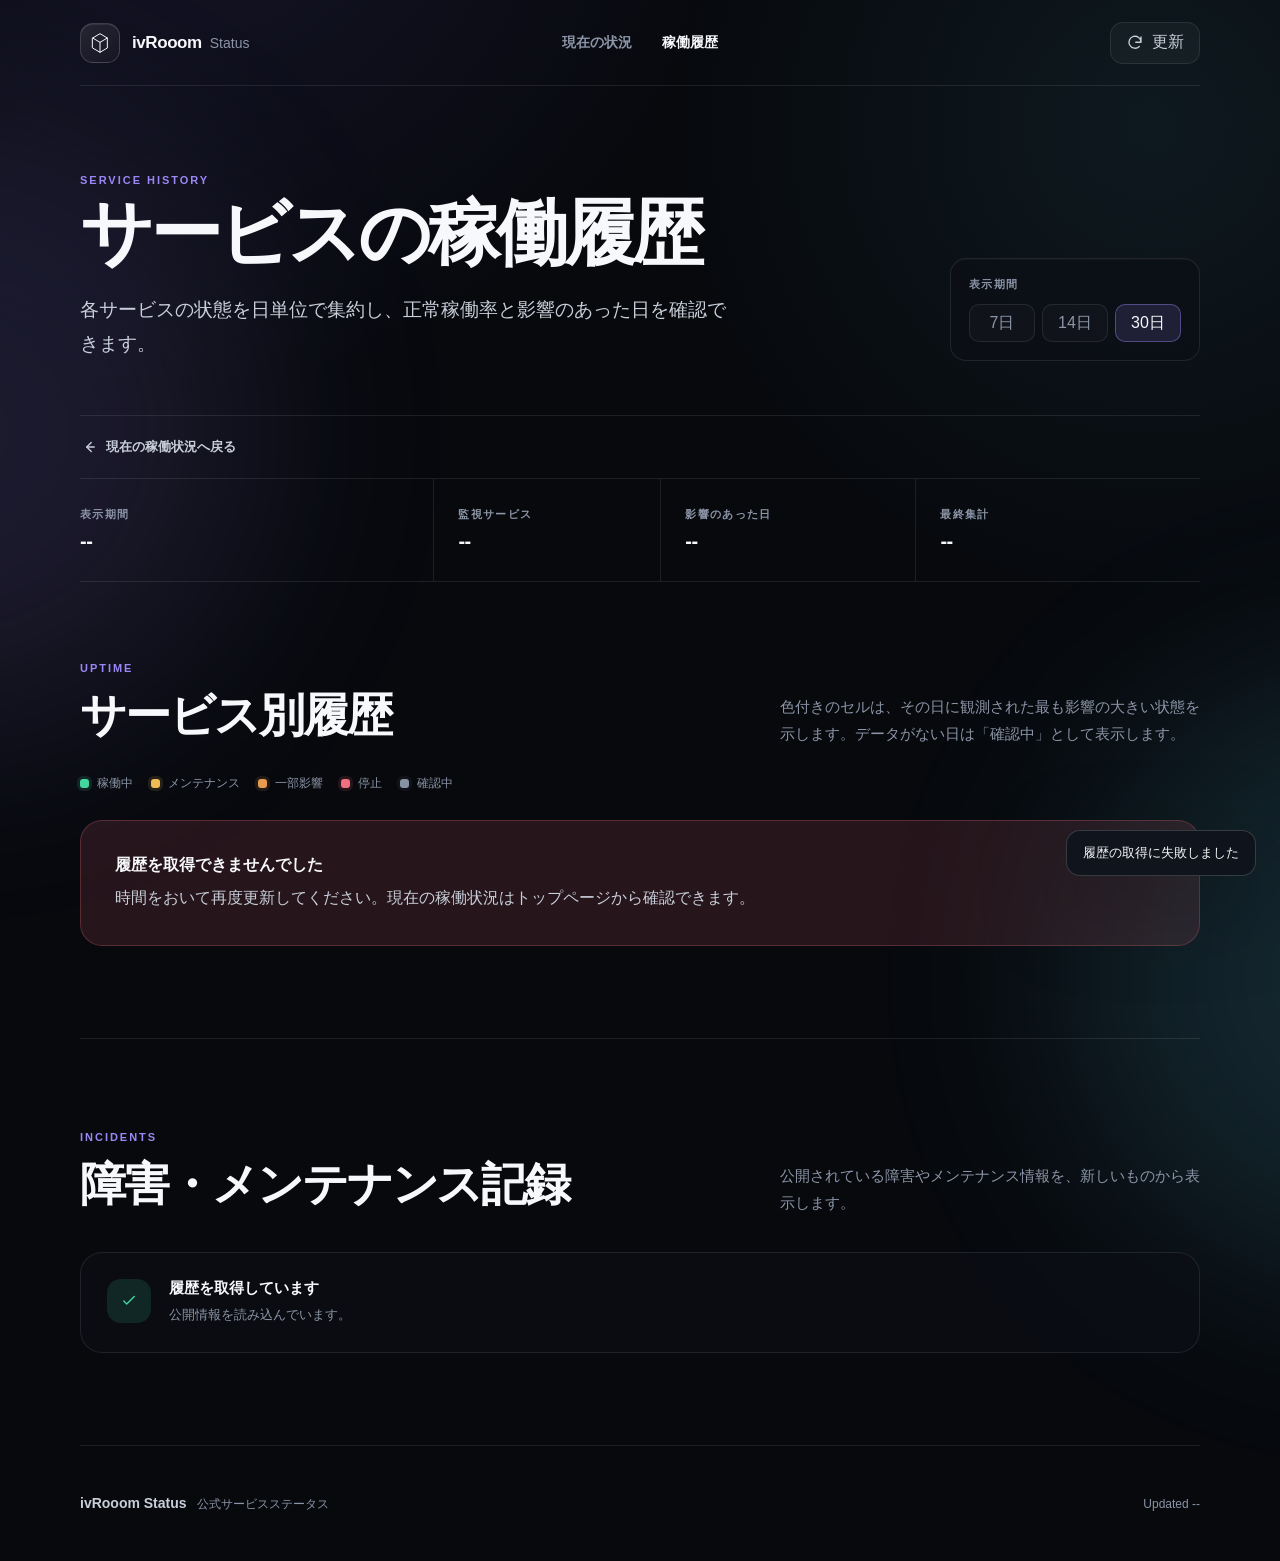
==== commit 0d3d94e8: "履歴ページのAPI取得停止を防ぐ" ====
--- a/history/index.html
+++ b/history/index.html
@@ -94,6 +94,7 @@
       <footer class="site-footer"><div><strong>ivRooom Status</strong><span>公式サービスステータス</span></div><p id="footerTimestamp">Updated --</p></footer>
     </div>
     <div class="toast" id="toast" role="status" aria-live="polite"></div>
+    <script src="/assets/api-fetch-guard.js"></script>
     <script type="module" src="/assets/history.js"></script>
   </body>
 </html>
--- a/assets/navigation.css
+++ b/assets/navigation.css
@@ -0,0 +1,142 @@
+.header-actions {
+  justify-self: end;
+  display: inline-flex;
+  align-items: center;
+  gap: 9px;
+}
+
+.header-page-link {
+  display: none;
+  align-items: center;
+  justify-content: center;
+  gap: 7px;
+  min-height: 42px;
+  padding: 0 13px;
+  border: 1px solid var(--border);
+  border-radius: 13px;
+  background: rgba(255, 255, 255, .035);
+  color: var(--text-soft);
+  font-size: 13px;
+  font-weight: 650;
+  text-decoration: none;
+  transition: border-color 160ms ease, background 160ms ease, color 160ms ease, transform 160ms ease;
+}
+
+.header-page-link:hover {
+  border-color: var(--border-strong);
+  background: rgba(255, 255, 255, .065);
+  color: var(--text);
+}
+
+.header-page-link:active { transform: translateY(1px); }
+.header-page-link svg,
+.history-route svg,
+.history-back-route svg {
+  width: 18px;
+  fill: none;
+  stroke: currentColor;
+  stroke-width: 1.8;
+  stroke-linecap: round;
+  stroke-linejoin: round;
+}
+
+.history-route {
+  padding: 28px 0 0;
+}
+
+.history-route > a {
+  display: grid;
+  grid-template-columns: auto minmax(0, 1fr) auto;
+  gap: 18px;
+  align-items: center;
+  padding: 22px 24px;
+  border: 1px solid var(--border);
+  border-radius: var(--radius-lg);
+  background:
+    linear-gradient(135deg, rgba(155, 135, 245, .11), rgba(97, 218, 251, .035) 62%, rgba(255, 255, 255, .02)),
+    rgba(12, 15, 22, .72);
+  box-shadow: inset 0 1px rgba(255, 255, 255, .035);
+  color: var(--text);
+  text-decoration: none;
+  transition: border-color 180ms ease, background 180ms ease, transform 180ms ease;
+}
+
+.history-route > a:hover {
+  border-color: rgba(155, 135, 245, .4);
+  background:
+    linear-gradient(135deg, rgba(155, 135, 245, .16), rgba(97, 218, 251, .055) 62%, rgba(255, 255, 255, .025)),
+    rgba(12, 15, 22, .78);
+  transform: translateY(-1px);
+}
+
+.history-route-icon {
+  display: grid;
+  width: 48px;
+  height: 48px;
+  place-items: center;
+  border: 1px solid rgba(155, 135, 245, .26);
+  border-radius: 15px;
+  background: rgba(155, 135, 245, .1);
+  color: #c9befd;
+}
+
+.history-route-icon svg { width: 23px; }
+.history-route-copy { display: grid; gap: 5px; min-width: 0; }
+.history-route-copy small {
+  color: var(--brand);
+  font-size: 10px;
+  font-weight: 800;
+  letter-spacing: .16em;
+}
+.history-route-copy strong {
+  font-size: clamp(17px, 2vw, 21px);
+  font-weight: 650;
+  letter-spacing: -.025em;
+}
+.history-route-copy > span { color: var(--muted); font-size: 13px; line-height: 1.6; }
+.history-route-arrow {
+  display: grid;
+  width: 38px;
+  height: 38px;
+  place-items: center;
+  border: 1px solid var(--border);
+  border-radius: 50%;
+  color: var(--text-soft);
+}
+
+.history-back-route {
+  display: flex;
+  padding: 22px 0;
+  border-bottom: 1px solid var(--border);
+}
+.history-back-route a {
+  display: inline-flex;
+  align-items: center;
+  gap: 8px;
+  color: var(--text-soft);
+  font-size: 13px;
+  font-weight: 650;
+  text-decoration: none;
+  transition: color 160ms ease;
+}
+.history-back-route a:hover { color: var(--text); }
+
+@media (max-width: 900px) {
+  .header-page-link { display: inline-flex; }
+}
+
+@media (max-width: 620px) {
+  .header-actions { gap: 7px; }
+  .header-page-link { min-height: 42px; padding: 0 11px; }
+  .history-route { padding-top: 18px; }
+  .history-route > a { grid-template-columns: auto minmax(0, 1fr); gap: 14px; padding: 18px; }
+  .history-route-icon { width: 43px; height: 43px; border-radius: 13px; }
+  .history-route-copy > span { display: none; }
+  .history-route-arrow { display: none; }
+  .history-back-route { padding: 18px 0; }
+}
+
+@media (max-width: 390px) {
+  .header-page-link span { display: none; }
+  .header-page-link { width: 42px; padding: 0; }
+}
